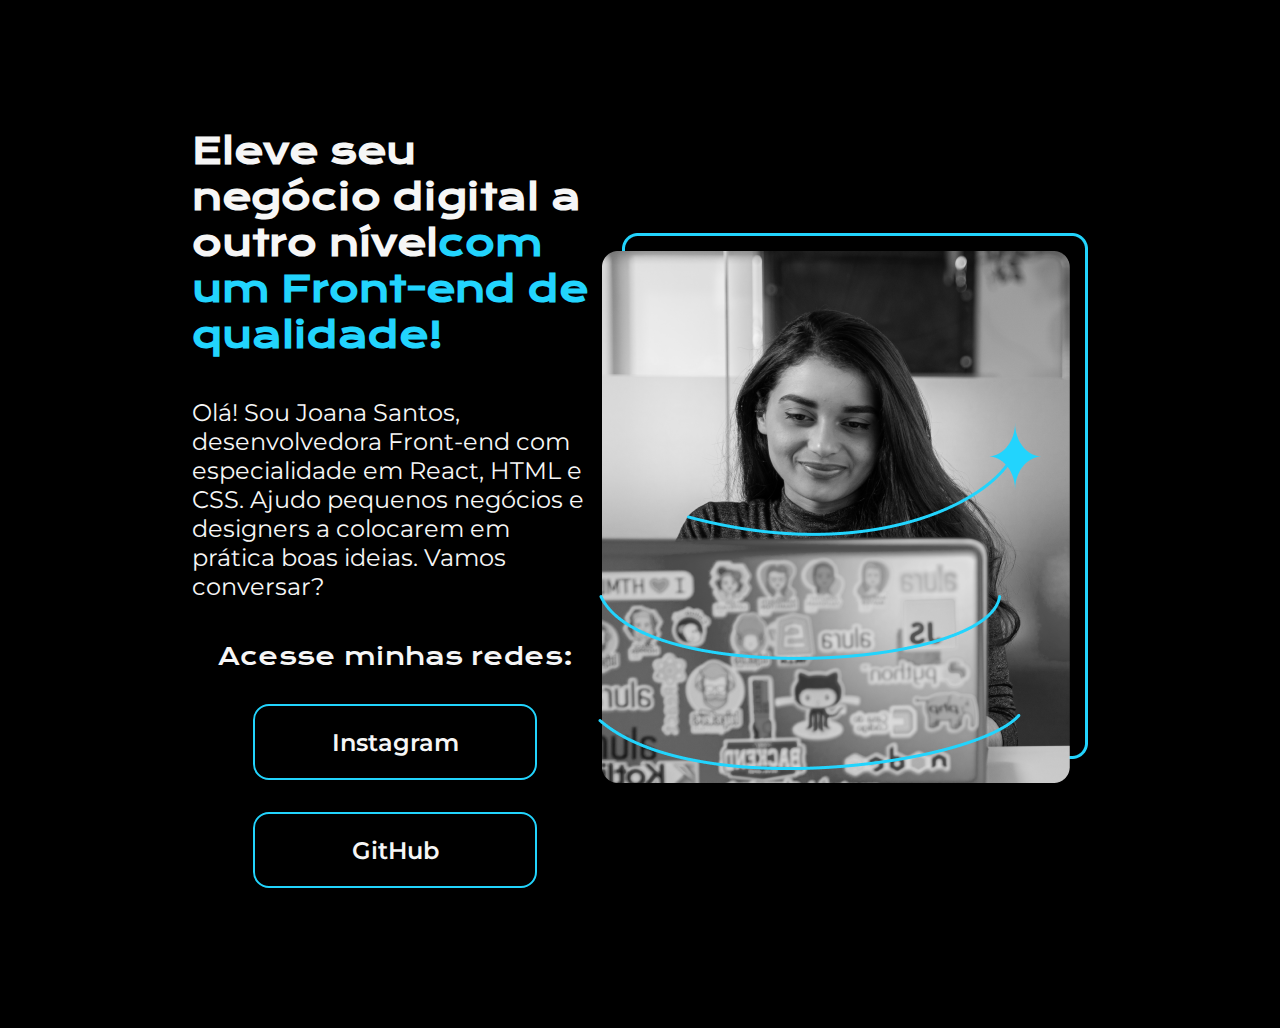
==== Portifolio-HTML-e-CSS-Curso2-aula_5/index.html @ b4512293 "aula01" ====
<!DOCTYPE html>
<html lang="pt-br">

<head>
    <meta charset="UTF-8">
    <meta http-equiv="X-UA-Compatible" content="IE=edge">
    <meta name="viewport" content="width=device-width, initial-scale=1.0">
    <title>Portifolio</title>
    <link rel="stylesheet" href="style.css">
</head>

<body>
    <header></header>
    <main class="apresentacao">
        <section class="apresentacao__conteudo">
            <h1 class="apresentacao__conteudo__titulo">Eleve seu negócio digital a outro nível<strong 
            class="titulo-destaque">com um Front-end de qualidade!
            </strong></h1>
            <p class="apresentacao__conteudo__texto">Olá! Sou Joana Santos, desenvolvedora
            Front-end com especialidade em React, HTML e
            CSS. Ajudo pequenos negócios e designers a
            colocarem em prática boas ideias. Vamos
            conversar?</p>
            <div class="apresentacao__links">
                <h2 class="apresentacao__links__titulo">Acesse minhas redes:</h2>
                <a class="apresentacao__links__link" href="https://instagram.com/rafaballerini">Instagram</a>
                <a class="apresentacao__links__link" href="https://github.com/guilhermeonrails">GitHub</a>
            </div>
        </section>
        <img src="Imagem.png" alt="Foto da Joana Santos programando">
    </main>
    <footer></footer>
</body>

</html>
---- Portifolio-HTML-e-CSS-Curso2-aula_5/style.css ----
@import url('https://fonts.googleapis.com/css2?family=Krona+One&family=Montserrat:wght@400;600&display=swap');

*{
    margin: 0;
    padding: 0;
}

body{
    height: 100vh;
    box-sizing: border-box;
    background-color: #000000;
    color: #F6F6F6;
}

.titulo-destaque{
    color: #22D4FD;
}

.apresentacao{
    margin: 10% 15%;
    display: flex;
    align-items: center;
    justify-content: space-between;
}
.apresentacao__conteudo{
    width: 615px;
    display: flex;
    flex-direction: column;
    gap: 40px;
}

.apresentacao__conteudo__titulo{
    font-size: 36px;
    font-family: 'Krona One', sans-serif;
}

.apresentacao__conteudo__texto{
    font-size: 24px;
    font-family: 'Montserrat', sans-serif;
}

.apresentacao__links{
    display: flex;
    flex-direction: column;
    justify-content: space-between;
    align-items: center;
    gap: 32px;
}

.apresentacao__links__titulo{
    font-family: 'Krona One', sans-serif;
    font-weight: 400;
    font-size: 24px;
}

.apresentacao__links__link{
    border: 2px solid #22d4fd;
    border-radius: 16px;
    width: 280px;
    text-align: center;
    font-size: 24px;
    font-weight: 600;
    padding: 21.5px 0;
    text-decoration: none;
    color: #F6F6F6;
    font-family: 'Montserrat', sans-serif;
}
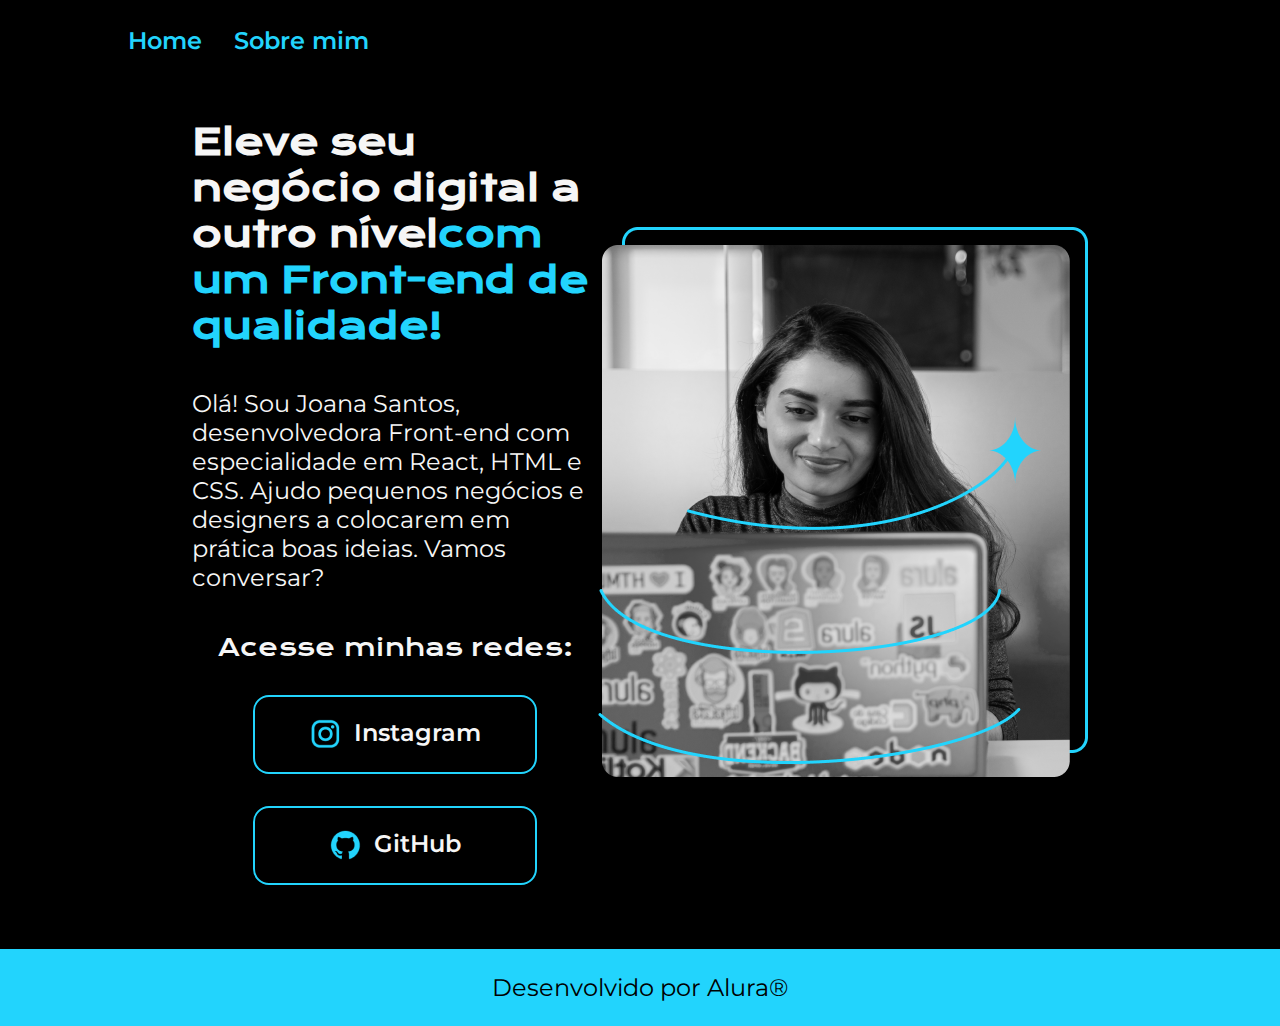
==== commit 838aa702: "aulas2e3" ====
--- a/Portifolio-HTML-e-CSS-Curso2-aula_5/index.html
+++ b/Portifolio-HTML-e-CSS-Curso2-aula_5/index.html
@@ -10,7 +10,14 @@
 </head>
 
 <body>
-    <header></header>
+    <header class="cabecalho">
+        <nav>
+            <ul class="cabecalho_menu">
+                <li><a href="#" class="cabecalho_link">Home</a></li>
+                <li><a href="#" class="cabecalho_link">Sobre mim</a></li>
+            </ul>
+        </nav>
+    </header>
     <main class="apresentacao">
         <section class="apresentacao__conteudo">
             <h1 class="apresentacao__conteudo__titulo">Eleve seu negócio digital a outro nível<strong 
@@ -23,13 +30,19 @@
             conversar?</p>
             <div class="apresentacao__links">
                 <h2 class="apresentacao__links__titulo">Acesse minhas redes:</h2>
-                <a class="apresentacao__links__link" href="https://instagram.com/rafaballerini">Instagram</a>
-                <a class="apresentacao__links__link" href="https://github.com/guilhermeonrails">GitHub</a>
+                <a class="apresentacao__links__link" href="https://instagram.com/rafaballerini">
+                    <img src="../assets/instagram.png" alt="instagram">
+                    Instagram</a>
+                <a class="apresentacao__links__link" href="https://github.com/guilhermeonrails">
+                    <img src="../assets/github.png" alt="GitHub">
+                    GitHub</a>
             </div>
         </section>
-        <img src="Imagem.png" alt="Foto da Joana Santos programando">
+        <img src="../assets/Imagem.png" alt="Foto da Joana Santos programando">
     </main>
-    <footer></footer>
+    <footer class="rodape">
+        <p>Desenvolvido por Alura&reg;</p>
+    </footer>
 </body>
 
 </html>--- a/Portifolio-HTML-e-CSS-Curso2-aula_5/style.css
+++ b/Portifolio-HTML-e-CSS-Curso2-aula_5/style.css
@@ -1,45 +1,45 @@
 @import url('https://fonts.googleapis.com/css2?family=Krona+One&family=Montserrat:wght@400;600&display=swap');
 
-*{
+* {
     margin: 0;
     padding: 0;
 }
 
-body{
-    height: 100vh;
+body {
     box-sizing: border-box;
     background-color: #000000;
     color: #F6F6F6;
 }
 
-.titulo-destaque{
+.titulo-destaque {
     color: #22D4FD;
 }
 
-.apresentacao{
-    margin: 10% 15%;
+.apresentacao {
+    padding: 5% 15%;
     display: flex;
     align-items: center;
     justify-content: space-between;
 }
-.apresentacao__conteudo{
+
+.apresentacao__conteudo {
     width: 615px;
     display: flex;
     flex-direction: column;
     gap: 40px;
 }
 
-.apresentacao__conteudo__titulo{
+.apresentacao__conteudo__titulo {
     font-size: 36px;
     font-family: 'Krona One', sans-serif;
 }
 
-.apresentacao__conteudo__texto{
+.apresentacao__conteudo__texto {
     font-size: 24px;
     font-family: 'Montserrat', sans-serif;
 }
 
-.apresentacao__links{
+.apresentacao__links {
     display: flex;
     flex-direction: column;
     justify-content: space-between;
@@ -47,13 +47,16 @@
     gap: 32px;
 }
 
-.apresentacao__links__titulo{
+.apresentacao__links__titulo {
     font-family: 'Krona One', sans-serif;
     font-weight: 400;
     font-size: 24px;
 }
 
-.apresentacao__links__link{
+.apresentacao__links__link {
+    display: flex;
+    justify-content: center;
+    gap: .5em;
     border: 2px solid #22d4fd;
     border-radius: 16px;
     width: 280px;
@@ -64,4 +67,36 @@
     text-decoration: none;
     color: #F6F6F6;
     font-family: 'Montserrat', sans-serif;
+}
+
+.apresentacao__links__link:hover {
+    background-color: #272727;
+}
+
+.rodape {
+    color: #000000;
+    background-color: #22d4fd;
+    text-align: center;
+    padding: 1em 0;
+    font-size: 24px;
+    font-family: 'Montserrat', sans-serif;
+}
+
+.cabecalho {
+    padding: 2% 0 0 10%;
+
+}
+
+.cabecalho_menu {
+    list-style: none;
+    display: flex;
+    gap: 2em;
+}
+
+.cabecalho_link {
+    text-decoration: none;
+    color: #22d4fd;
+    font-family: 'Montserrat', sans-serif;
+    font-size: 24px;
+    font-weight: 600;
 }